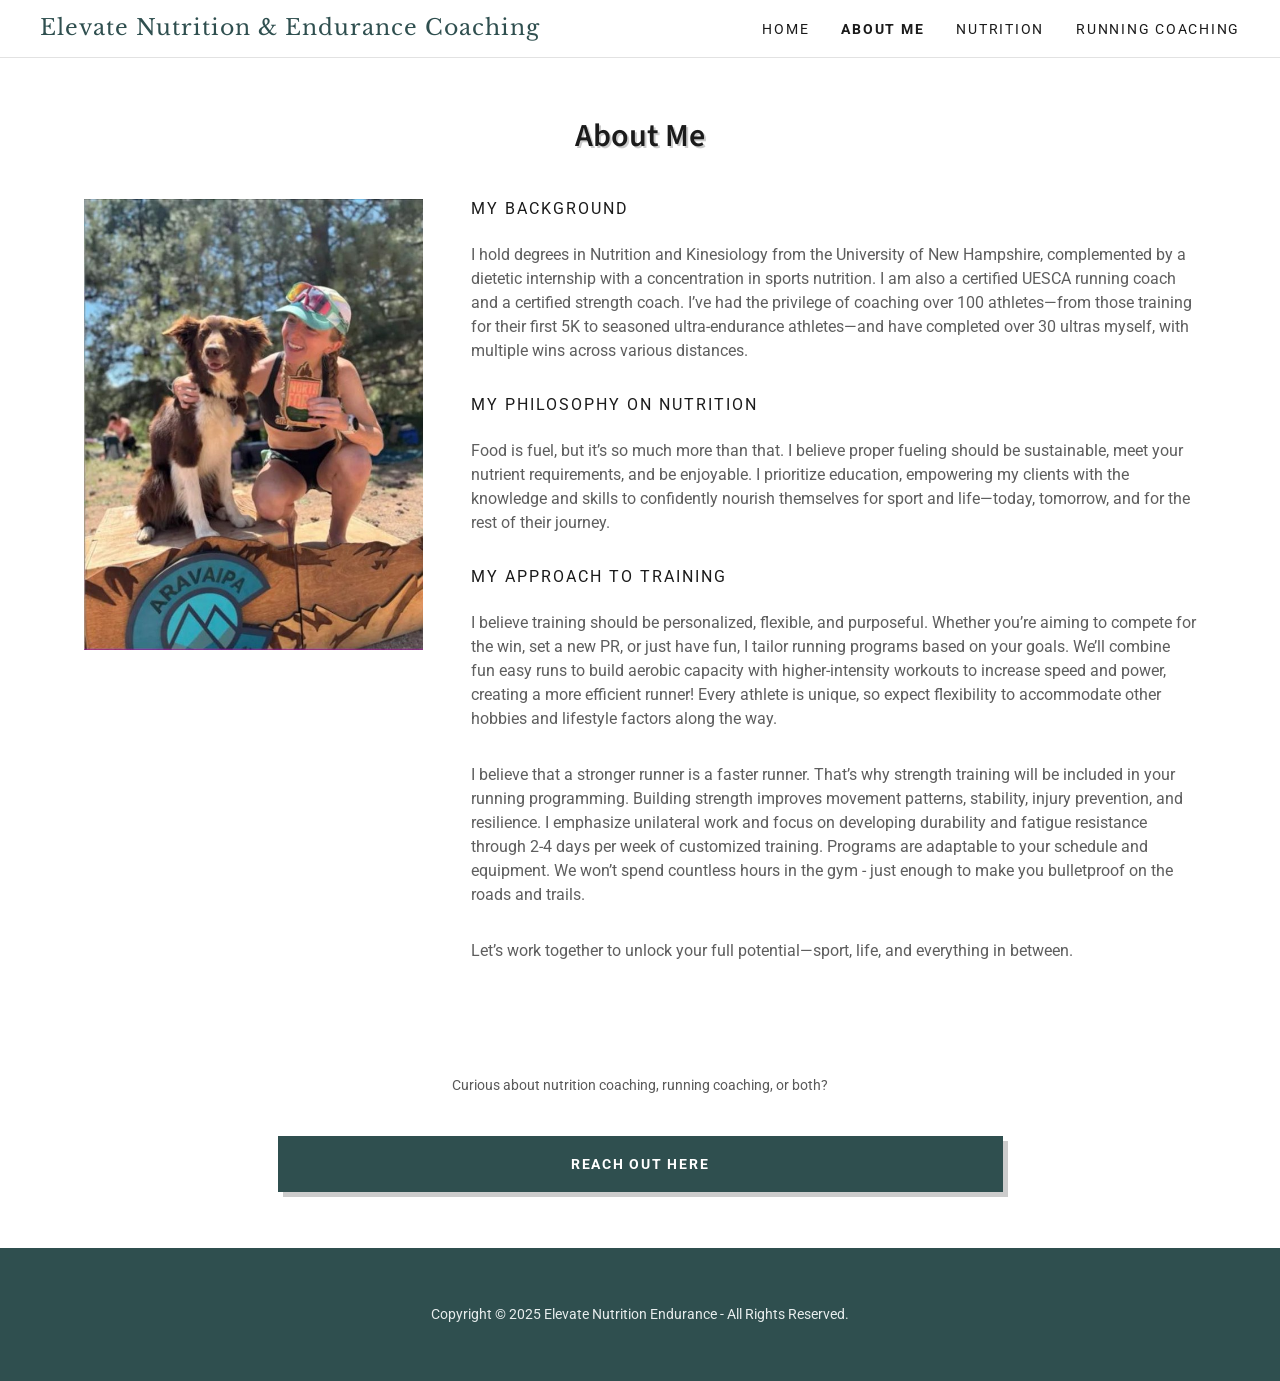
==== about-me.html @ e348e670 "Migrate site from GoDaddy Websites + Marketing to static HTML Co-Authored-By: Claude Opus 5.5 <norep" ====
<!DOCTYPE html>
<html lang="en">
<head>
  <meta charset="utf-8">
  <meta name="viewport" content="width=device-width, initial-scale=1">
  <title>About Me</title>
  <meta name="description" content="Lizzie holds degrees in Nutrition and Kinesiology, is a certified UESCA running coach and strength coach, and has coached over 100 athletes.">
  <link rel="preconnect" href="https://fonts.googleapis.com">
  <link rel="preconnect" href="https://fonts.gstatic.com" crossorigin>
  <link rel="stylesheet" href="https://fonts.googleapis.com/css2?family=Libre+Baskerville&family=Roboto:ital,wght@0,400;0,700;1,400&display=swap">
  <link rel="stylesheet" href="https://fonts.googleapis.com/css2?family=Source+Sans+Pro:wght@600&display=swap">
  <link rel="stylesheet" href="https://fonts.googleapis.com/css2?family=Source+Sans+3:wght@600&display=swap">
  <link rel="stylesheet" href="styles.css">
</head>
<body>
  <header class="site-header">
    <a class="logo" href="index.html">Elevate Nutrition &amp; Endurance Coaching</a>
    <button class="menu-btn" aria-label="Open menu" aria-expanded="false" aria-controls="site-nav">
      <svg viewBox="0 0 24 24" fill="none" stroke="currentColor" stroke-width="2" stroke-linecap="round"><path d="M3 6h18M3 12h18M3 18h18"/></svg>
    </button>
    <nav class="nav" id="site-nav" aria-label="Main">
      <a href="index.html">Home</a>
      <a href="about-me.html" aria-current="page">About Me</a>
      <a href="nutrition.html">Nutrition</a>
      <a href="running-coaching.html">Running Coaching</a>
    </nav>
  </header>

  <main>
    <section class="section">
      <div class="wrap">
        <h1 class="page-title">About Me</h1>
        <div class="row stack-gap">
          <div class="col col-4">
            <img class="photo" src="images/about-race.jpg" width="600" height="800" alt="Lizzie and her dog celebrating at an Aravaipa race finish">
          </div>
          <div class="col col-8 copy">
            <h3>My Background</h3>
            <p>I hold degrees in Nutrition and Kinesiology from the University of New Hampshire, complemented by a dietetic internship with a concentration in sports nutrition. I am also a certified UESCA running coach and a certified strength coach. I’ve had the privilege of coaching over 100 athletes—from those training for their first 5K to seasoned ultra-endurance athletes—and have completed over 30 ultras myself, with multiple wins across various distances.</p>

            <h3>My Philosophy on Nutrition</h3>
            <p>Food is fuel, but it’s so much more than that. I believe proper fueling should be sustainable, meet your nutrient requirements, and be enjoyable. I prioritize education, empowering my clients with the knowledge and skills to confidently nourish themselves for sport and life—today, tomorrow, and for the rest of their journey.</p>

            <h3>My Approach to Training</h3>
            <p>I believe training should be personalized, flexible, and purposeful. Whether you’re aiming to compete for the win, set a new PR, or just have fun, I tailor running programs based on your goals. We’ll combine fun easy runs to build aerobic capacity with higher-intensity workouts to increase speed and power, creating a more efficient runner! Every athlete is unique, so expect flexibility to accommodate other hobbies and lifestyle factors along the way.</p>
            <p>I believe that a stronger runner is a faster runner. That’s why strength training will be included in your running programming. Building strength improves movement patterns, stability, injury prevention, and resilience. I emphasize unilateral work and focus on developing durability and fatigue resistance through 2-4 days per week of customized training. Programs are adaptable to your schedule and equipment. We won’t spend countless hours in the gym - just enough to make you bulletproof on the roads and trails.</p>
            <p>Let’s work together to unlock your full potential—sport, life, and everything in between.</p>
          </div>
        </div>
      </div>
    </section>

    <section class="section cta center">
      <div class="wrap">
        <h2>Curious about nutrition coaching, running coaching, or both?</h2>
        <a class="btn btn-dark" href="https://docs.google.com/forms/d/e/1FAIpQLSeCDY26MZJk_TWB82AwwxvtCG-rRkIfnwJbRF5FpXE1PNtJjQ/viewform">Reach out here</a>
      </div>
    </section>
  </main>

  <footer class="site-footer">
    <p>Copyright © 2025 Elevate Nutrition Endurance - All Rights Reserved.</p>
  </footer>
  <script src="site.js"></script>
</body>
</html>
---- styles.css ----
/*
  Elevate Nutrition & Endurance Coaching
  Hand-built copy of the GoDaddy Websites + Marketing site (Nov 2026).
  Colors and type were measured from the live site.

  Palette
    --slate        #2f4f4f  logo, circle, buttons, about band, footer
    --slate-deep   #274343  "Local to Boulder" banner
    --green        #4e9661  services band
    --ink          #1b1b1b  nav, small caps headings
    --body         #5e5e5e  paragraph text
    --muted        #595959  CTA lead line
    --footer-ink   #e7eded  footer text
  Type
    Libre Baskerville 400 - logo
    Source Sans Pro 600   - page titles, hero, statements
    Roboto 400/700        - everything else
*/

:root {
  --slate: #2f4f4f;
  --slate-deep: #274343;
  --green: #4e9661;
  --ink: #1b1b1b;
  --body: #5e5e5e;
  --muted: #595959;
  --footer-ink: #e7eded;
  --panel: #f6f6f6;
  --rule: #e2e2e2;
  --header-h: 58px;
  --wrap: 1160px;
  --gutter: 24px;
  --section-pad: 56px;
  --serif: "Libre Baskerville", Georgia, serif;
  --display: "Source Sans Pro", "Source Sans 3", Arial, sans-serif;
  --sans: Roboto, Arial, sans-serif;
  color-scheme: light;
}

* { box-sizing: border-box; }
html { scroll-padding-top: var(--header-h); }
body {
  margin: 0;
  background: #fff;
  color: var(--body);
  font: 400 16px/24px var(--sans);
  -webkit-font-smoothing: antialiased;
  overflow-x: clip;
}
img { display: block; max-width: 100%; height: auto; }
a { color: inherit; }

.wrap { max-width: var(--wrap); margin: 0 auto; }
.section { padding: var(--section-pad) 0; }
.row { display: flex; flex-wrap: wrap; }
.col { padding: 0 var(--gutter); min-width: 0; }
.col-4 { width: 33.3333%; }
.col-6 { width: 50%; }
.col-8 { width: 66.6667%; }
.center { text-align: center; }

/* ---------- Header ---------- */
.site-header {
  position: fixed;
  inset: 0 0 auto 0;
  height: var(--header-h);
  z-index: 20;
  display: flex;
  align-items: center;
  justify-content: space-between;
  padding: 0 40px;
  background: #fff;
  border-bottom: 1px solid var(--rule);
}
.site-header.over-hero {
  background: rgba(255, 255, 255, 0.9);
  border-bottom: 0;
}
.logo {
  font: 400 22px/26.4px var(--serif);
  letter-spacing: 1px;
  color: var(--slate);
  text-decoration: none;
  white-space: nowrap;
}
.nav { display: flex; gap: 32px; }
.nav a {
  font: 400 14px/24px var(--sans);
  letter-spacing: 1.75px;
  text-transform: uppercase;
  color: var(--ink);
  text-decoration: none;
  white-space: nowrap;
}
.nav a[aria-current="page"] { font-weight: 700; }
.nav a:hover, .nav a:focus-visible { color: var(--slate); }
.menu-btn {
  display: none;
  width: 44px; height: 44px;
  margin-right: -10px;
  border: 0;
  background: none;
  color: var(--ink);
  cursor: pointer;
}
.menu-btn svg { width: 24px; height: 24px; }

main { padding-top: var(--header-h); }
main.has-hero { padding-top: 0; }

/* ---------- Buttons ---------- */
.btn {
  position: relative;
  display: inline-flex;
  align-items: center;
  justify-content: center;
  min-height: 56px;
  padding: 8px 32px;
  font: 700 14px/1 var(--sans);
  letter-spacing: 1.75px;
  text-transform: uppercase;
  text-decoration: none;
  box-shadow: 5px 5px 0 0 rgba(0, 0, 0, 0.2);
}
.btn-light { background: #fff; color: #303030; }
.btn-dark { background: var(--slate); color: #fff; }
.btn:hover { filter: brightness(0.95); }
.btn:focus-visible { outline: 2px solid var(--green); outline-offset: 3px; }

/* ---------- Home: hero ---------- */
.hero { position: relative; height: 627px; background: var(--panel); }
.hero-media { position: absolute; inset: 0; overflow: hidden; }
.hero-blur, .hero-photo { position: absolute; inset: 0; background-image: url("images/hero-run.jpg"); background-position: 50% 50%; background-repeat: no-repeat; }
.hero-blur { background-size: cover; filter: blur(24px); transform: scale(1.12); }
.hero-photo { background-size: contain; }
.hero .wrap { position: relative; height: 100%; }
.hero-circle {
  position: absolute;
  left: var(--gutter);
  top: 339px;
  z-index: 2;
  width: 320px;
  height: 320px;
  border-radius: 50%;
  background: var(--slate);
  display: flex;
  flex-direction: column;
  align-items: center;
  justify-content: center;
  text-align: center;
}
.hero-circle h1 {
  margin: 0 0 12px;
  font: 600 32px/38.4px var(--display);
  color: #fff;
}

/* ---------- Home: services band ---------- */
.band-green { background: var(--green); color: #fff; }
.service { display: inline-block; text-align: center; }
.service h2 {
  margin: 0 0 24px;
  font: 400 32px/40px var(--sans);
  letter-spacing: 4px;
  text-transform: uppercase;
  color: #fff;
}
.service p { margin: 0; font-size: 18px; line-height: 27px; }

/* ---------- Home: intro band ---------- */
.band-slate { background: var(--slate); }
.intro { align-items: center; }
.intro img { width: 100%; aspect-ratio: 532 / 617; object-fit: cover; }
.statement {
  margin: 0;
  font: 600 32px/40px var(--display);
  color: #fff;
}

/* ---------- Call to action ---------- */
.cta h2 {
  margin: 0 0 40px;
  font: 400 14px/21px var(--sans);
  color: var(--muted);
}
.cta .btn { width: calc(66.6667% - 48px); max-width: 725px; }

/* ---------- Inner pages ---------- */
.page-title {
  margin: 0 0 40px;
  text-align: center;
  font: 600 32px/44.8px var(--display);
  color: var(--ink);
  text-shadow: 2px 2px 0 rgba(0, 0, 0, 0.2);
}
.page-title.slate { color: var(--slate); }
.page-title.flush { margin-bottom: 40px; }
.subtitle {
  margin: 0;
  text-align: center;
  font: 400 16px/20px var(--sans);
  letter-spacing: 2px;
  text-transform: uppercase;
  color: var(--ink);
}
.photo { width: 100%; aspect-ratio: 3 / 4; object-fit: cover; }
.photo.top { object-fit: contain; object-position: 50% 0; }
.copy h3 {
  margin: 0 0 24px;
  font: 400 16px/20px var(--sans);
  letter-spacing: 2px;
  text-transform: uppercase;
  color: var(--ink);
}
.copy p { margin: 0 0 32px; }
.copy p:last-child { margin-bottom: 0; }
.copy em { font-style: italic; }
.copy strong { font-weight: 700; color: var(--body); }

/* Download row */
.download {
  display: flex;
  align-items: center;
  justify-content: space-between;
  gap: 16px;
  width: calc(66.6667% - 48px);
  max-width: 725px;
  min-height: 56px;
  margin: 0 auto;
  padding: 0 24px;
  background: var(--panel);
  color: var(--ink);
  text-decoration: none;
}
.download span:last-child { display: inline-flex; align-items: center; gap: 6px; color: var(--slate); }
.download:hover span:last-child { text-decoration: underline; }
.download svg { width: 14px; height: 14px; }
.section-title {
  margin: 0 0 40px;
  text-align: center;
  font: 600 32px/44.8px var(--display);
  color: var(--ink);
  text-shadow: 2px 2px 0 rgba(0, 0, 0, 0.2);
}

/* Banner */
.banner { background: var(--slate-deep); }
.banner p {
  max-width: 725px;
  margin: 0 auto;
  padding: 0 var(--gutter);
  text-align: center;
  font: 400 22px/27.5px var(--sans);
  letter-spacing: 2.75px;
  text-transform: uppercase;
  color: #fff;
}

/* ---------- Footer ---------- */
.site-footer { background: var(--slate); padding: var(--section-pad) var(--gutter); }
.site-footer p {
  margin: 0;
  text-align: center;
  font: 400 14px/21px var(--sans);
  color: var(--footer-ink);
}

/* ---------- Tablet ---------- */
@media (max-width: 1024px) {
  .site-header { padding: 0 24px; }
  .logo { font-size: 18px; }
  .nav { gap: 20px; }
  .nav a { font-size: 13px; letter-spacing: 1.25px; }
}

/* ---------- Phone ---------- */
@media (max-width: 767px) {
  :root { --section-pad: 40px; }
  .site-header { padding: 0 16px; }
  .logo { font-size: 15px; letter-spacing: 0.5px; white-space: normal; line-height: 20px; }
  .menu-btn { display: inline-flex; align-items: center; justify-content: center; }
  .nav {
    display: none;
    position: absolute;
    top: var(--header-h);
    left: 0;
    right: 0;
    flex-direction: column;
    gap: 0;
    padding: 8px 0 16px;
    background: #fff;
    border-bottom: 1px solid var(--rule);
  }
  .nav.open { display: flex; }
  .nav a { padding: 10px 24px; font-size: 14px; }

  .col-4, .col-6, .col-8 { width: 100%; }
  .stack-gap > .col + .col { margin-top: 32px; }

  .hero { height: auto; background: var(--slate); }
  .hero-media { position: relative; height: 380px; }
  .hero-blur { display: none; }
  .hero-photo { background-size: cover; background-position: 72% 50%; }
  .hero .wrap { height: auto; }
  .hero-circle {
    position: relative;
    left: auto; top: auto;
    width: 280px; height: 280px;
    margin: -110px auto 0;
  }
  .hero-circle h1 { font-size: 28px; line-height: 34px; }
  .hero { padding-bottom: 32px; }

  .band-green .col { text-align: center; }
  .service h2 { font-size: 26px; line-height: 32px; letter-spacing: 3px; margin-bottom: 12px; }
  .statement { font-size: 26px; line-height: 34px; }

  .cta .btn, .download { width: 100%; }
  .cta .wrap, .download-wrap { padding: 0 var(--gutter); }
  .page-title, .section-title { font-size: 28px; line-height: 38px; }
  .photo { max-width: 420px; margin: 0 auto; }
  .banner p { font-size: 18px; line-height: 24px; letter-spacing: 2px; }
}
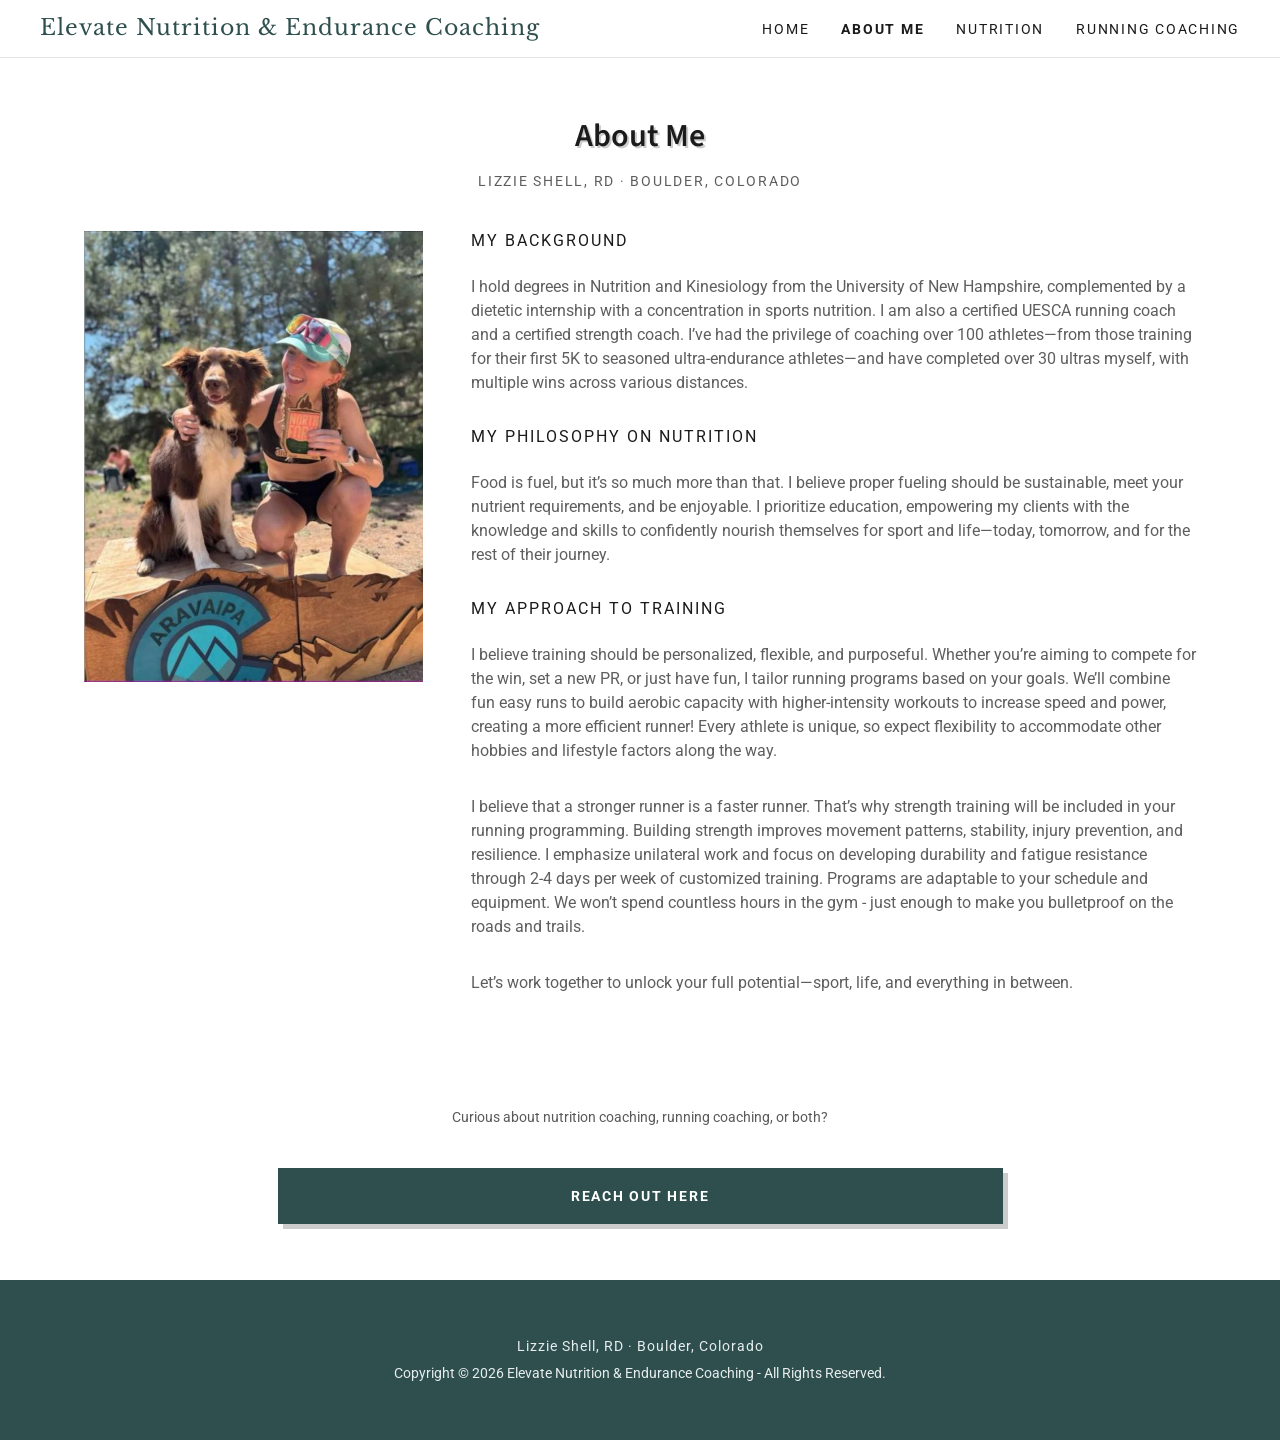
==== commit a04c2c34: "Search, sharing and navigation improvements - Descriptive page titles and descriptions; canonical cl" ====
--- a/about-me.html
+++ b/about-me.html
@@ -3,36 +3,52 @@
 <head>
   <meta charset="utf-8">
   <meta name="viewport" content="width=device-width, initial-scale=1">
-  <title>About Me</title>
-  <meta name="description" content="Lizzie holds degrees in Nutrition and Kinesiology, is a certified UESCA running coach and strength coach, and has coached over 100 athletes.">
+  <title>About Lizzie Shell, RD | Elevate Nutrition &amp; Endurance Coaching</title>
+  <meta name="description" content="Lizzie Shell, RD holds degrees in Nutrition and Kinesiology, is a certified UESCA running coach and strength coach, and has coached over 100 endurance athletes.">
+  <link rel="canonical" href="https://elevateendurancenutrition.com/about-me">
+  <link rel="icon" href="/favicon.ico" sizes="any">
+  <link rel="icon" type="image/png" sizes="48x48" href="/favicon-48.png">
+  <link rel="apple-touch-icon" href="/apple-touch-icon.png">
+  <meta name="theme-color" content="#2f4f4f">
+  <meta property="og:type" content="website">
+  <meta property="og:site_name" content="Elevate Nutrition &amp; Endurance Coaching">
+  <meta property="og:title" content="About Lizzie Shell, RD | Elevate Nutrition &amp; Endurance Coaching">
+  <meta property="og:description" content="Lizzie Shell, RD holds degrees in Nutrition and Kinesiology, is a certified UESCA running coach and strength coach, and has coached over 100 endurance athletes.">
+  <meta property="og:url" content="https://elevateendurancenutrition.com/about-me">
+  <meta property="og:image" content="https://elevateendurancenutrition.com/images/og-image.jpg">
+  <meta property="og:image:width" content="926">
+  <meta property="og:image:height" content="485">
+  <meta property="og:image:alt" content="Lizzie running a dirt road through golden aspens in Colorado">
+  <meta name="twitter:card" content="summary_large_image">
   <link rel="preconnect" href="https://fonts.googleapis.com">
   <link rel="preconnect" href="https://fonts.gstatic.com" crossorigin>
   <link rel="stylesheet" href="https://fonts.googleapis.com/css2?family=Libre+Baskerville&family=Roboto:ital,wght@0,400;0,700;1,400&display=swap">
   <link rel="stylesheet" href="https://fonts.googleapis.com/css2?family=Source+Sans+Pro:wght@600&display=swap">
   <link rel="stylesheet" href="https://fonts.googleapis.com/css2?family=Source+Sans+3:wght@600&display=swap">
-  <link rel="stylesheet" href="styles.css">
+  <link rel="stylesheet" href="/styles.css">
 </head>
 <body>
   <header class="site-header">
-    <a class="logo" href="index.html">Elevate Nutrition &amp; Endurance Coaching</a>
+    <a class="logo" href="/">Elevate Nutrition &amp; Endurance Coaching</a>
     <button class="menu-btn" aria-label="Open menu" aria-expanded="false" aria-controls="site-nav">
       <svg viewBox="0 0 24 24" fill="none" stroke="currentColor" stroke-width="2" stroke-linecap="round"><path d="M3 6h18M3 12h18M3 18h18"/></svg>
     </button>
     <nav class="nav" id="site-nav" aria-label="Main">
-      <a href="index.html">Home</a>
-      <a href="about-me.html" aria-current="page">About Me</a>
-      <a href="nutrition.html">Nutrition</a>
-      <a href="running-coaching.html">Running Coaching</a>
+      <a href="/">Home</a>
+      <a href="/about-me" aria-current="page">About Me</a>
+      <a href="/nutrition">Nutrition</a>
+      <a href="/running-coaching">Running Coaching</a>
     </nav>
   </header>
 
   <main>
     <section class="section">
       <div class="wrap">
-        <h1 class="page-title">About Me</h1>
+        <h1 class="page-title has-sub">About Me</h1>
+        <p class="subtitle name-line">Lizzie Shell, RD · Boulder, Colorado</p>
         <div class="row stack-gap">
           <div class="col col-4">
-            <img class="photo" src="images/about-race.jpg" width="600" height="800" alt="Lizzie and her dog celebrating at an Aravaipa race finish">
+            <img class="photo" src="/images/about-race.jpg" width="600" height="800" alt="Lizzie and her dog celebrating at an Aravaipa race finish">
           </div>
           <div class="col col-8 copy">
             <h3>My Background</h3>
@@ -59,8 +75,9 @@
   </main>
 
   <footer class="site-footer">
-    <p>Copyright © 2025 Elevate Nutrition Endurance - All Rights Reserved.</p>
+    <p class="footer-name">Lizzie Shell, RD · Boulder, Colorado</p>
+    <p>Copyright © <span data-year>2026</span> Elevate Nutrition &amp; Endurance Coaching - All Rights Reserved.</p>
   </footer>
-  <script src="site.js"></script>
+  <script src="/site.js"></script>
 </body>
 </html>
--- a/styles.css
+++ b/styles.css
@@ -157,7 +157,9 @@
 
 /* ---------- Home: services band ---------- */
 .band-green { background: var(--green); color: #fff; }
-.service { display: inline-block; text-align: center; }
+.service { display: inline-block; text-align: center; color: #fff; text-decoration: none; }
+.service:hover h2, .service:focus-visible h2 { text-decoration: underline; text-underline-offset: 8px; text-decoration-thickness: 2px; }
+.service:focus-visible { outline: 2px solid #fff; outline-offset: 8px; }
 .service h2 {
   margin: 0 0 24px;
   font: 400 32px/40px var(--sans);
@@ -194,7 +196,8 @@
   text-shadow: 2px 2px 0 rgba(0, 0, 0, 0.2);
 }
 .page-title.slate { color: var(--slate); }
-.page-title.flush { margin-bottom: 40px; }
+.page-title.has-sub { margin-bottom: 12px; }
+.subtitle.name-line { margin-bottom: 40px; color: var(--body); font-size: 14px; letter-spacing: 1.75px; }
 .subtitle {
   margin: 0;
   text-align: center;
@@ -264,6 +267,12 @@
   font: 400 14px/21px var(--sans);
   color: var(--footer-ink);
 }
+
+.site-footer .footer-name { margin-bottom: 6px; letter-spacing: 1px; }
+
+/* ---------- Not found ---------- */
+.not-found { text-align: center; padding: 120px 24px; }
+.not-found p { margin: 0 0 32px; }
 
 /* ---------- Tablet ---------- */
 @media (max-width: 1024px) {
